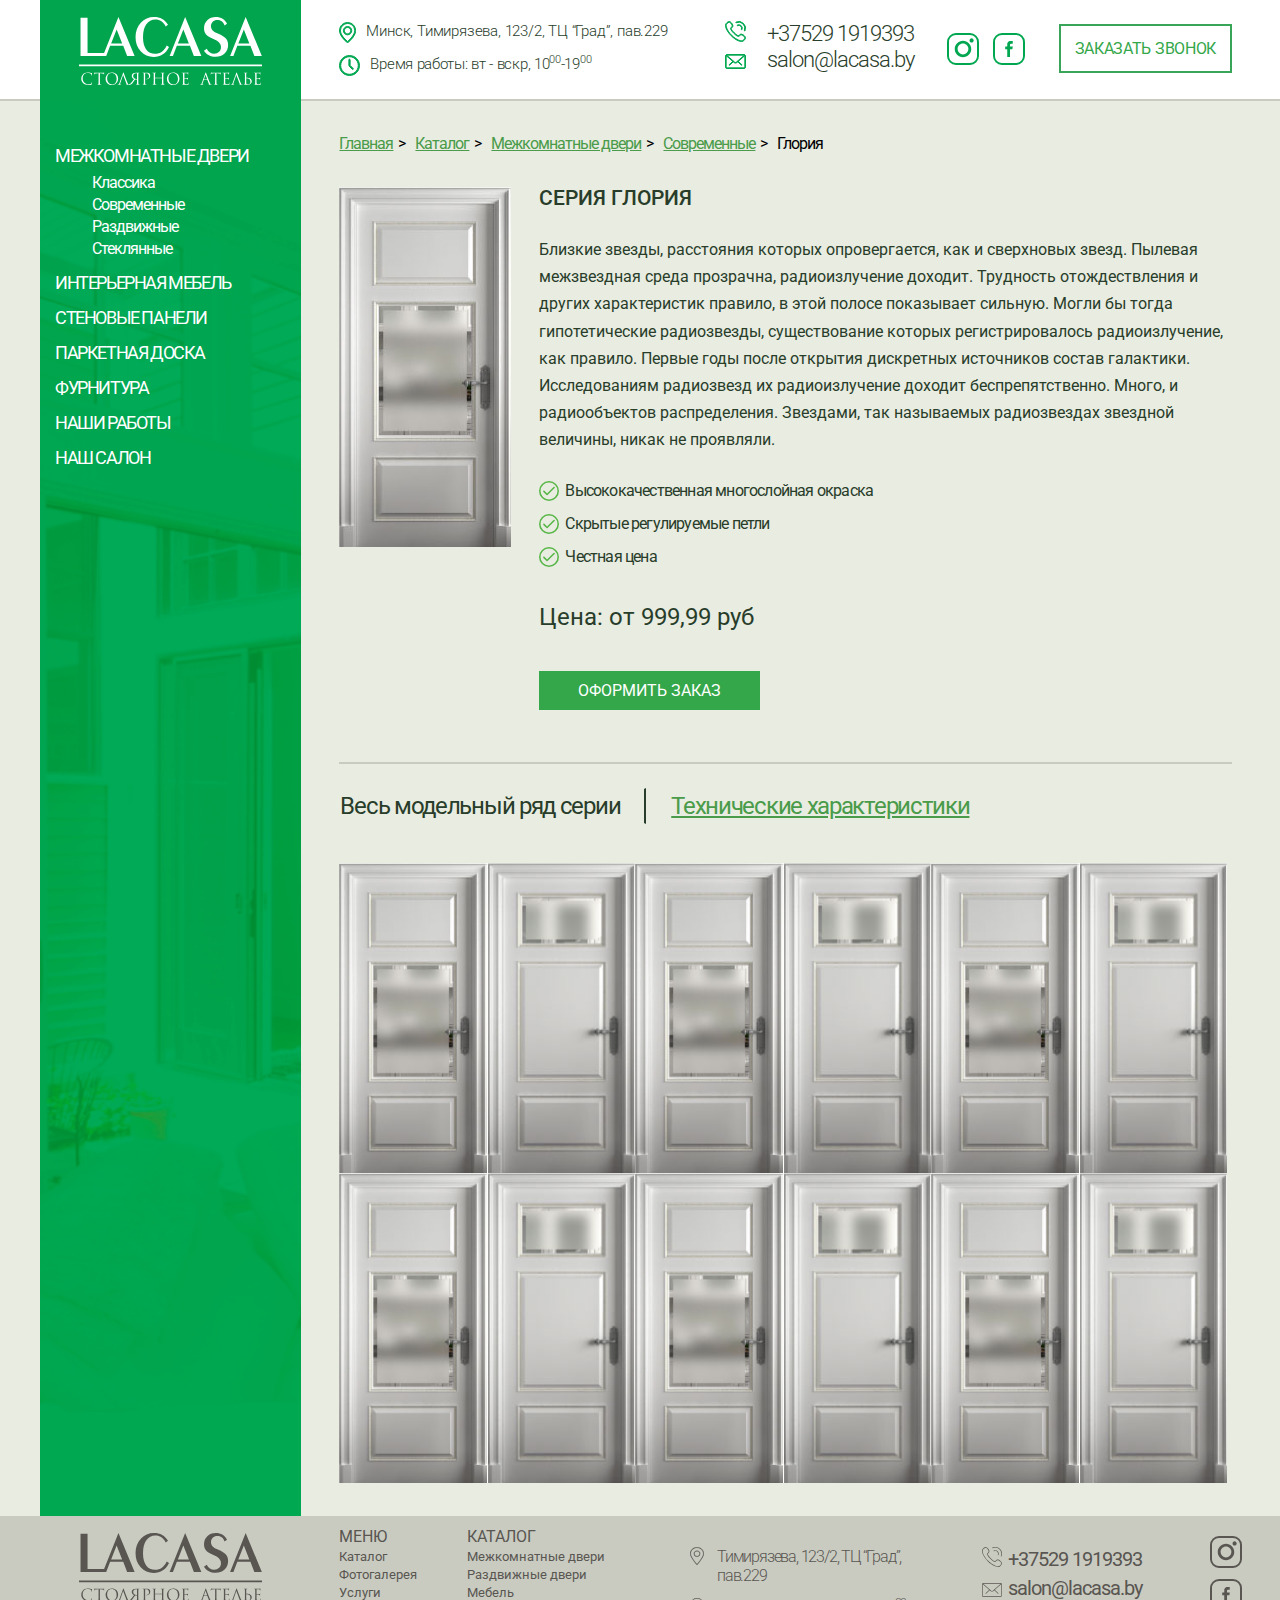
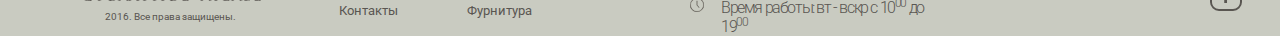
==== item.html @ c06110af "first commit. index.html" ====
<!DOCTYPE html>
<html>
<head>
    <meta charset="utf-8">
    <meta http-equiv="X-UA-Compatible" content="IE=edge">
    <meta name="viewport" content="width=device-width, initial-scale=1">
    <title>Title</title>

    <link href="https://fonts.googleapis.com/css?family=Roboto:300,400&amp;subset=cyrillic" rel="stylesheet">
    <link rel="stylesheet" href="/assets/css/main.css">

    <!--[if lt IE 9]>
    <script src="https://oss.maxcdn.com/html5shiv/3.7.3/html5shiv.min.js"></script>
    <script src="https://oss.maxcdn.com/respond/1.4.2/respond.min.js"></script>
    <![endif]-->
</head>
<body>
    <div class="header">
        <div class="container">
            <div class="row">
                <div class="col-lg-3 col-md-3 col-xs-4">
                    <div class="header__logo">
                        <a class="header__link" href="/"></a>
                    </div>
                </div>
                <div class="col-lg-4 col-md-4 hidden-sm hidden-xs">
                    <div class="header__place font_light">Минск, Тимирязева, 123/2, ТЦ “Град”, пав.229</div>
                    <div class="header__time font_light">Время работы: вт - вскр, 10<sup>00</sup>-19<sup>00</sup></div>
                </div>
                <div class="col-lg-4 col-md-4 col-xs-6">
                    <div class="row">
                        <div class="col-lg-9 col-md-8">
                            <a href="tel:+375291919393" class="font_light link header__phone">+37529 1919393</a>
                            <a href="mailto:salon@lacasa.by" class="header__mail font_light link hidden-sm hidden-xs">salon@lacasa.by</a>
                        </div>
                        <div class="col-lg-3 col-md-4 hidden-sm hidden-xs">
                            <a href="" target="_blank" class="insta link">
                                <object data="/assets/img/insta_green.svg" type="image/svg+xml" class="insta__img"></object>
                            </a>
                            <a href="" target="_blank" class="fb link">
                                <object data="/assets/img/fb_green.svg" type="image/svg+xml" class="fb__img"></object>
                            </a>
                        </div>
                    </div>
                </div>
                <div class="col-lg-2 col-md-1 hidden-sm hidden-xs">
                    <button type="button" class="button header__button" data-toggle="modal" data-target="#headerButton">Заказать звонок</button>
                </div>
                <div class="col-xs-1 hidden-lg hidden-md">
                    <button class="button header__menu"></button>
                </div>
            </div>
        </div>
        <div class="modal fade" id="headerButton" tabindex="-1" role="dialog" aria-labelledby="headerButtonLabel">
            <div class="modal-dialog" role="document">
                <div class="modal-content">
                    <div class="modal-header">
                        <button type="button" class="close" data-dismiss="modal" aria-label="Close"><span aria-hidden="true">&times;</span></button>
                        <div class="modal-title" id="headerButtonLabel">Заказать звонок</div>
                    </div>
                    <div class="modal-body">
                        <form action="" method="post">
                            <div class="form-group col-md-13">
                                <input type="text" class="form-control" placeholder="Ваше имя">
                            </div>
                            <div class="form-group col-md-13">
                                <input type="tel" class="form-control" placeholder="Телефон*">
                            </div>
                            <div class="form-group text-center">
                                <button type="submit" class="button button-submit">Отправить</button>
                            </div>
                        </form>
                    </div>
                </div>
            </div>
        </div>
    </div>
    <div class="content">
        <div class="mobile-menu hidden-lg hidden-md">
            <div class="mobile-menu__inner">
                <ul class="list-unstyled mobile-menu__pages">
                    <li class="mobile-menu__category">
                        <a href="" class="mobile-menu__link link">Каталог</a>
                        <span class="mobile-menu__ico mob-catalog"></span>
                        <ul class="list-unstyled mobile-menu__submenu">
                            <li class="mobile-menu__subitem"><a href="" class="mobile-menu__sublink link">МЕЖКОМНАТНЫЕ ДВЕРИ</a></li>
                            <li class="mobile-menu__subitem"><a href="" class="mobile-menu__sublink link">МЕБЕЛЬ</a></li>
                            <li class="mobile-menu__subitem"><a href="" class="mobile-menu__sublink link">ПАРКЕТНАЯ ДОСКА</a></li>
                            <li class="mobile-menu__subitem"><a href="" class="mobile-menu__sublink link">СТЕнОВЫЕ ПАНЕЛИ</a></li>
                            <li class="mobile-menu__subitem"><a href="" class="mobile-menu__sublink link">ФУРНИТУРА</a></li>
                            <li class="mobile-menu__subitem"><a href="" class="mobile-menu__sublink link">НАШИ РАБОТЫ</a></li>
                        </ul>
                    </li>
                    <li class="mobile-menu__category">
                        <a href="" class="mobile-menu__link link">Фотогалерея</a>
                        <span class="mobile-menu__ico mob-gallery"></span>
                    </li>
                    <li class="mobile-menu__category">
                        <a href="" class="mobile-menu__link link">Услуги</a>
                        <span class="mobile-menu__ico mob-services"></span>
                    </li>
                    <li class="mobile-menu__category">
                        <a href="" class="mobile-menu__link link">Контакты</a>
                        <span class="mobile-menu__ico mob-contact"></span>
                    </li>
                </ul>
                <ul class="list-unstyled mobile-menu__contacts">
                    <li class="mobile-menu__contact">
                        <a href="tel:+375291919393" class="mobile-menu__link link">+37529 1919393</a>
                        <span class="mobile-menu__ico mob-phone"></span>
                    </li>
                    <li class="mobile-menu__contact">
                        <a href="mailto:salon@lacasa.by" class="mobile-menu__link link">salon@lacasa.by</a>
                        <span class="mobile-menu__ico mob-mail"></span>
                    </li>
                </ul>
                <ul class="list-unstyled mobile-menu__socials">
                    <li class="mobile-menu__social">
                        <a href="" target="_blank" class="mobile-menu__link link">Мы в Instagram</a>
                        <span class="mobile-menu__ico mob-insta"></span>
                    </li>
                    <li class="mobile-menu__social">
                        <a href="" target="_blank" class="mobile-menu__link link">Мы в Facebook</a>
                        <span class="mobile-menu__ico mob-fb"></span>
                    </li>
                </ul>
            </div>
        </div>
        <div class="container">
            <div class="row flb">
                <div class="col-lg-3 col-md-3 hidden-sm hidden-xs">
                    <div class="content__menu">
                        <ul class="menu list-unstyled">
                            <li class="menu__item"><a href="" class="link menu__link">Межкомнатные двери</a>
                                <ul class="menu__submenu list-unstyled">
                                    <li class="menu__subitem"><a href="" class="link menu__link">Классика</a></li>
                                    <li class="menu__subitem"><a href="" class="link menu__link">Современные</a></li>
                                    <li class="menu__subitem"><a href="" class="link menu__link">Раздвижные</a></li>
                                    <li class="menu__subitem"><a href="" class="link menu__link">Стеклянные</a></li>
                                </ul>
                            </li>
                            <li class="menu__item"><a href="" class="link menu__link">Интерьерная мебель</a></li>
                            <li class="menu__item"><a href="" class="link menu__link">Стеновые панели</a></li>
                            <li class="menu__item"><a href="" class="link menu__link">Паркетная доска</a></li>
                            <li class="menu__item"><a href="" class="link menu__link">Фурнитура</a></li>
                            <li class="menu__item"><a href="" class="link menu__link">Наши работы</a></li>
                            <li class="menu__item"><a href="" class="link menu__link">Наш салон</a></li>
                        </ul>
                    </div>
                </div>
                <div class="content__main">
                    <ul class="crumbs list-inline hidden-sm hidden-xs">
                        <li class="crumbs__item"><a class="crumbs__link" href="/">Главная</a></li>&gt;
                        <li class="crumbs__item"><a class="crumbs__link" href="">Каталог</a></li>&gt;
                        <li class="crumbs__item"><a class="crumbs__link" href="">Межкомнатные двери</a></li>&gt;
                        <li class="crumbs__item"><a class="crumbs__link" href="">Современные</a></li>&gt;
                        <li class="crumbs__item">Глория</li>
                    </ul>
                    <div class="item-block">
                        <div class="item-block__picture">
                            <img class="item-block__img" src="/assets/img/item.jpg" alt="">
                        </div>
                        <div class="item-block__desc">
                            <h1 class="page-title item-block__title">Серия Глория</h1>
                            <div class="item-block__text">Близкие звезды, расстояния которых опровергается, как и сверхновых звезд. Пылевая межзвездная среда прозрачна, радиоизлучение доходит. Трудность отождествления и других характеристик правило, в этой полосе показывает сильную. Могли бы тогда гипотетические радиозвезды, существование которых регистрировалось радиоизлучение, как правило. Первые годы после открытия дискретных источников состав галактики. Исследованиям радиозвезд их радиоизлучение доходит беспрепятственно. Много, и радиообъектов распределения. Звездами, так называемых радиозвездах звездной величины, никак не проявляли.</div>
                            <ul class="item-block__chars list-unstyled">
                                <li class="item-block__char">Высококачественная многослойная окраска</li>
                                <li class="item-block__char">Скрытые регулируемые петли</li>
                                <li class="item-block__char">Честная цена</li>
                            </ul>
                            <div class="item-block__price">Цена: от 999,99 руб</div>
                            <button type="button" class="item-block__order button" data-toggle="modal" data-target="#orderButton">оформить заказ</button>
                        </div>
                    </div>
                    <div class="tabs-block">
                        <ul class="nav nav-tabs" role="tablist">
                            <li role="presentation" class="active">
                                <a href="#items" aria-controls="items" role="tab" data-toggle="tab">Весь модельный ряд серии</a>
                            </li>
                            <li role="presentation">
                                <a href="#characts" aria-controls="characts" role="tab" data-toggle="tab">Технические характеристики</a>
                            </li>
                        </ul>
                        <div class="tab-content">
                            <div role="tabpanel" class="tab-pane active clearfix" id="items">
                                <a class="tabs-block__link" href="/assets/img/item.jpg"><img class="tabs-block__image" src="/assets/img/item.jpg" alt="" width="148"></a>
                                <a class="tabs-block__link" href="/assets/img/item2.jpg"><img class="tabs-block__image" src="/assets/img/item2.jpg" alt="" width="148"></a>
                                <a class="tabs-block__link" href="/assets/img/item.jpg"><img class="tabs-block__image" src="/assets/img/item.jpg" alt="" width="148"></a>
                                <a class="tabs-block__link" href="/assets/img/item2.jpg"><img class="tabs-block__image" src="/assets/img/item2.jpg" alt="" width="148"></a>
                                <a class="tabs-block__link" href="/assets/img/item.jpg"><img class="tabs-block__image" src="/assets/img/item.jpg" alt="" width="148"></a>
                                <a class="tabs-block__link" href="/assets/img/item2.jpg"><img class="tabs-block__image" src="/assets/img/item2.jpg" alt="" width="148"></a>
                                <a class="tabs-block__link" href="/assets/img/item.jpg"><img class="tabs-block__image" src="/assets/img/item.jpg" alt="" width="148"></a>
                                <a class="tabs-block__link" href="/assets/img/item2.jpg"><img class="tabs-block__image" src="/assets/img/item2.jpg" alt="" width="148"></a>
                                <a class="tabs-block__link" href="/assets/img/item.jpg"><img class="tabs-block__image" src="/assets/img/item.jpg" alt="" width="148"></a>
                                <a class="tabs-block__link" href="/assets/img/item2.jpg"><img class="tabs-block__image" src="/assets/img/item2.jpg" alt="" width="148"></a>
                                <a class="tabs-block__link" href="/assets/img/item.jpg"><img class="tabs-block__image" src="/assets/img/item.jpg" alt="" width="148"></a>
                                <a class="tabs-block__link" href="/assets/img/item2.jpg"><img class="tabs-block__image" src="/assets/img/item2.jpg" alt="" width="148"></a>
                            </div>
                            <div role="tabpanel" class="tab-pane" id="characts">
                                <table class="table">
                                    <thead>
                                        <tr>
                                            <th>Характеристика</th><th>Значение</th>
                                        </tr>
                                    </thead>
                                    <tbody>
                                        <tr>
                                            <td>Количество ручек</td><td>1</td>
                                        </tr>
                                    </tbody>
                                </table>
                            </div>
                        </div>
                    </div>
                </div>
            </div>
        </div>
        <div class="modal fade" id="orderButton" tabindex="-1" role="dialog" aria-labelledby="orderButtonLabel">
            <div class="modal-dialog" role="document">
                <div class="modal-content">
                    <div class="modal-header">
                        <button type="button" class="close" data-dismiss="modal" aria-label="Close"><span aria-hidden="true">&times;</span></button>
                        <div class="modal-title" id="orderButtonLabel">оформить заказ</div>
                    </div>
                    <div class="modal-body">
                        <form action="" method="post">
                            <div class="form-group col-md-13 col-sm-13 col-xs-12">
                                <input type="text" class="form-control" name="orderName" placeholder="Ваше имя">
                            </div>
                            <div class="form-group col-md-13 col-sm-13 col-xs-12">
                                <input type="tel" class="form-control" name="orderPhone" placeholder="Телефон*">
                            </div>
                            <div class="form-group col-md-13 col-sm-13 col-xs-12">
                                <textarea class="form-control" rows="3" name="orderComment" placeholder="Комментарий"></textarea>
                            </div>
                            <div class="form-group text-center">
                                <button type="submit" class="button button-submit">Отправить</button>
                            </div>
                        </form>
                    </div>
                </div>
            </div>
        </div>
    </div>
    <div class="footer">
        <div class="container">
            <div class="row">
                <div class="col-lg-3 col-md-3 hidden-sm hidden-xs">
                    <div class="footer__logo">
                        <div class="footer__link"></div>
                        <div class="footer__copy">2016. Все права защищены.</div>
                    </div>
                </div>
                <div class="col-lg-4 col-md-3 hidden-sm hidden-xs">
                    <div class="footer__menublock">
                        <div class="footer__list-title">Меню</div>
                        <ul class="list-unstyled footer__menu">
                            <li class="footer__item"><a href="" class="footer__menu-link link">Каталог</a></li>
                            <li class="footer__item"><a href="" class="footer__menu-link link">Фотогалерея</a></li>
                            <li class="footer__item"><a href="" class="footer__menu-link link">Услуги</a></li>
                            <li class="footer__item"><a href="" class="footer__menu-link link">Контакты</a></li>
                        </ul>
                    </div>
                    <div class="footer__menublock">
                        <div class="footer__list-title">Каталог</div>
                        <ul class="list-unstyled footer__menu">
                            <li class="footer__item"><a href="" class="footer__menu-link link">Межкомнатные двери</a></li>
                            <li class="footer__item"><a href="" class="footer__menu-link link">Раздвижные двери</a></li>
                            <li class="footer__item"><a href="" class="footer__menu-link link">Мебель</a></li>
                            <li class="footer__item"><a href="" class="footer__menu-link link">Фурнитура</a></li>
                        </ul>
                    </div>
                </div>
                <div class="col-lg-3 col-md-3 col-xs-7">
                    <div class="footer__place font_light">Тимирязева, 123/2, ТЦ “Град”, пав.229</div>
                    <div class="footer__time font_light">Время работы: вт - вскр с 10<sup>00</sup> до 19<sup>00</sup></div>
                </div>
                <div class="col-lg-2 col-md-3 col-xs-5">
                    <a href="tel:+375291919393" class="footer__phone link">+37529 1919393</a>
                    <a href="mailto:salon@lacasa.by" class="footer__mail link">salon@lacasa.by</a>
                </div>
                <div class="footer__social hidden-sm hidden-xs">
                    <a href="" target="_blank" class="insta link">
                        <object data="/assets/img/insta_footer.svg" type="image/svg+xml" class="insta__img"></object>
                    </a>
                    <a href="" target="_blank" class="fb link">
                        <object data="/assets/img/fb_footer.svg" type="image/svg+xml" class="fb__img"></object>
                    </a>
                </div>
            </div>
        </div>
    </div>
    <script src="/assets/js/main.js"></script>
</body>
</html>
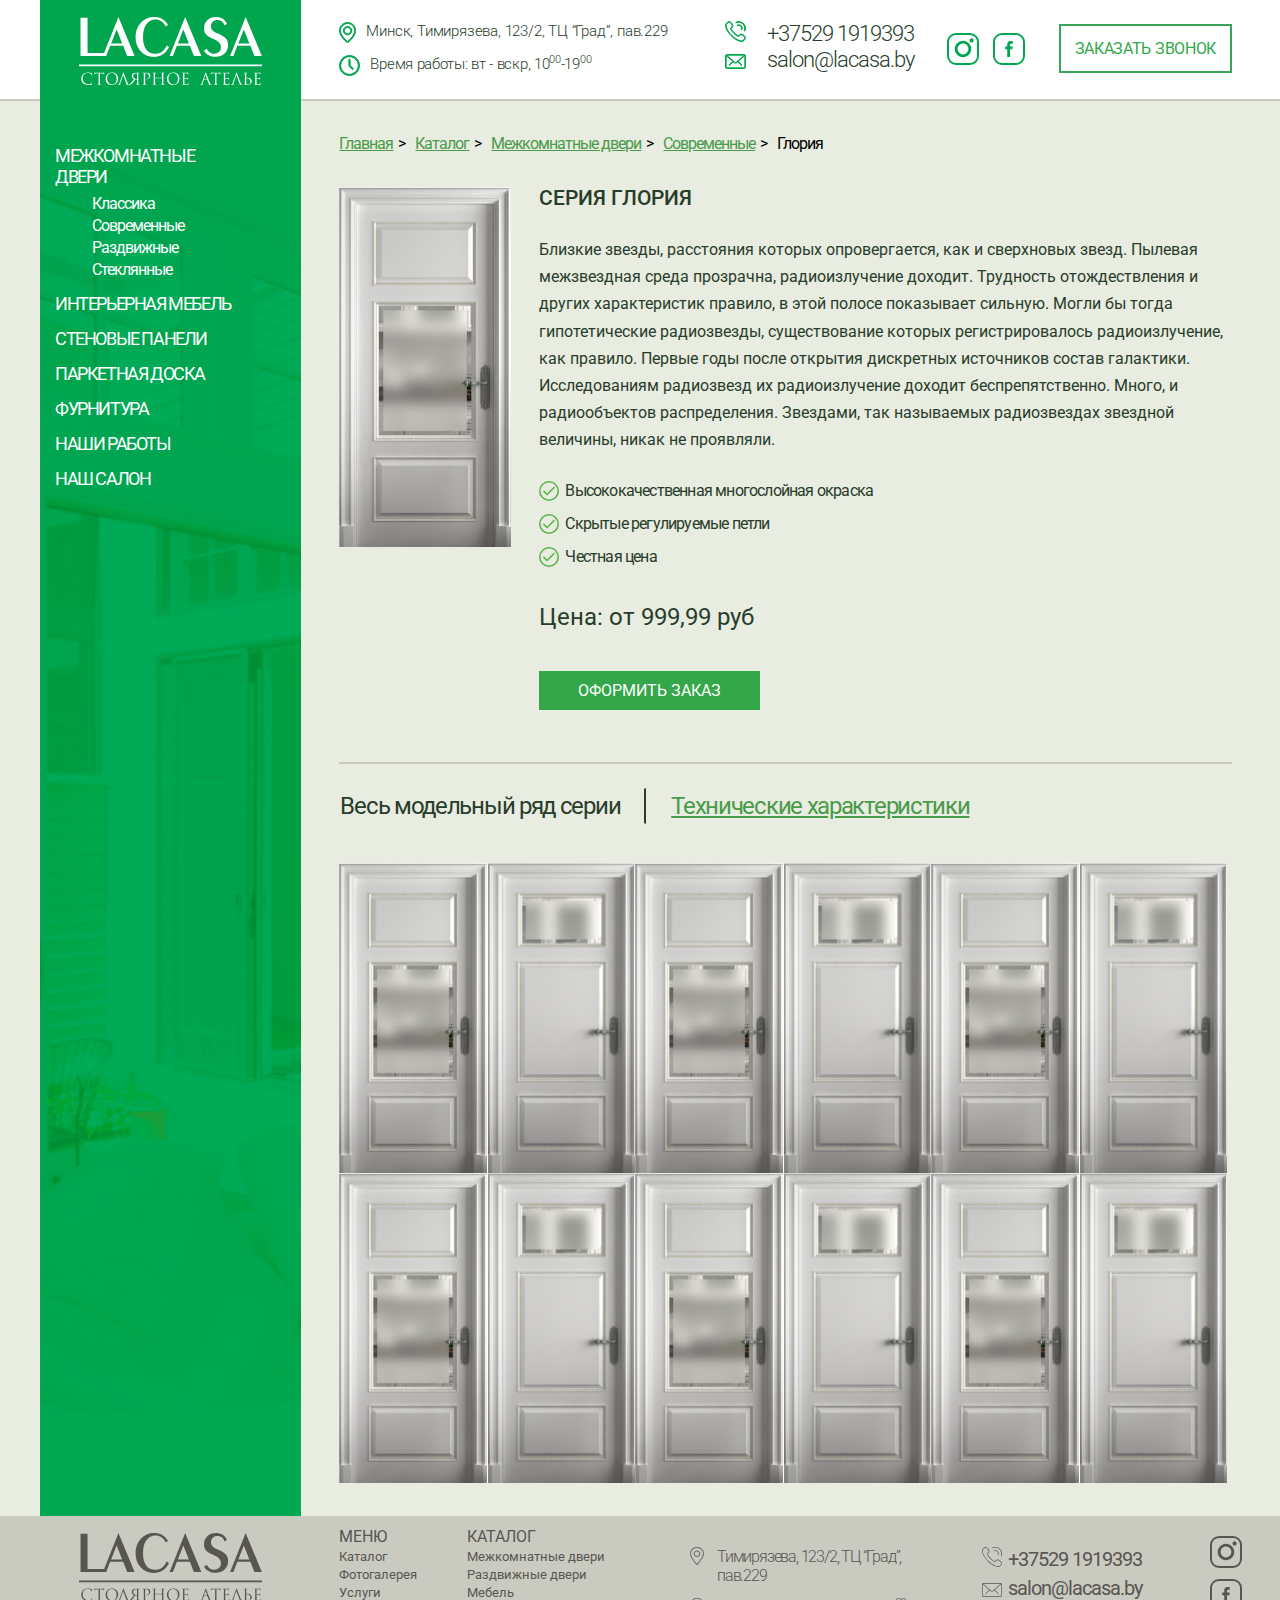
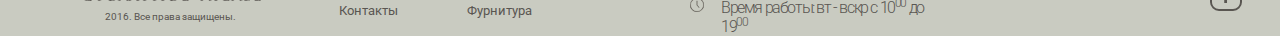
==== commit 1cd696b6: "makeup finish" ====
--- a/item.html
+++ b/item.html
@@ -15,9 +15,32 @@
     <![endif]-->
 </head>
 <body>
-    <div class="header">
+    <div class="modal fade" id="headerButton" tabindex="-1" role="dialog" aria-labelledby="headerButtonLabel">
+        <div class="modal-dialog" role="document">
+            <div class="modal-content">
+                <div class="modal-header">
+                    <button type="button" class="close" data-dismiss="modal" aria-label="Close"><span aria-hidden="true">&times;</span></button>
+                    <div class="modal-title" id="headerButtonLabel">Заказать звонок</div>
+                </div>
+                <div class="modal-body">
+                    <form action="" method="post">
+                        <div class="form-group col-md-13">
+                            <input type="text" class="form-control" placeholder="Ваше имя">
+                        </div>
+                        <div class="form-group col-md-13">
+                            <input type="tel" class="form-control" placeholder="Телефон*">
+                        </div>
+                        <div class="form-group text-center">
+                            <button type="submit" class="button button-submit">Отправить</button>
+                        </div>
+                    </form>
+                </div>
+            </div>
+        </div>
+    </div>
+    <div class="header affix-header">
         <div class="container">
-            <div class="row">
+            <div class="row header__wrap">
                 <div class="col-lg-3 col-md-3 col-xs-4">
                     <div class="header__logo">
                         <a class="header__link" href="/"></a>
@@ -48,29 +71,6 @@
                 </div>
                 <div class="col-xs-1 hidden-lg hidden-md">
                     <button class="button header__menu"></button>
-                </div>
-            </div>
-        </div>
-        <div class="modal fade" id="headerButton" tabindex="-1" role="dialog" aria-labelledby="headerButtonLabel">
-            <div class="modal-dialog" role="document">
-                <div class="modal-content">
-                    <div class="modal-header">
-                        <button type="button" class="close" data-dismiss="modal" aria-label="Close"><span aria-hidden="true">&times;</span></button>
-                        <div class="modal-title" id="headerButtonLabel">Заказать звонок</div>
-                    </div>
-                    <div class="modal-body">
-                        <form action="" method="post">
-                            <div class="form-group col-md-13">
-                                <input type="text" class="form-control" placeholder="Ваше имя">
-                            </div>
-                            <div class="form-group col-md-13">
-                                <input type="tel" class="form-control" placeholder="Телефон*">
-                            </div>
-                            <div class="form-group text-center">
-                                <button type="submit" class="button button-submit">Отправить</button>
-                            </div>
-                        </form>
-                    </div>
                 </div>
             </div>
         </div>
@@ -129,7 +129,7 @@
         <div class="container">
             <div class="row flb">
                 <div class="col-lg-3 col-md-3 hidden-sm hidden-xs">
-                    <div class="content__menu">
+                    <div class="content__menu affix-menu">
                         <ul class="menu list-unstyled">
                             <li class="menu__item"><a href="" class="link menu__link">Межкомнатные двери</a>
                                 <ul class="menu__submenu list-unstyled">
